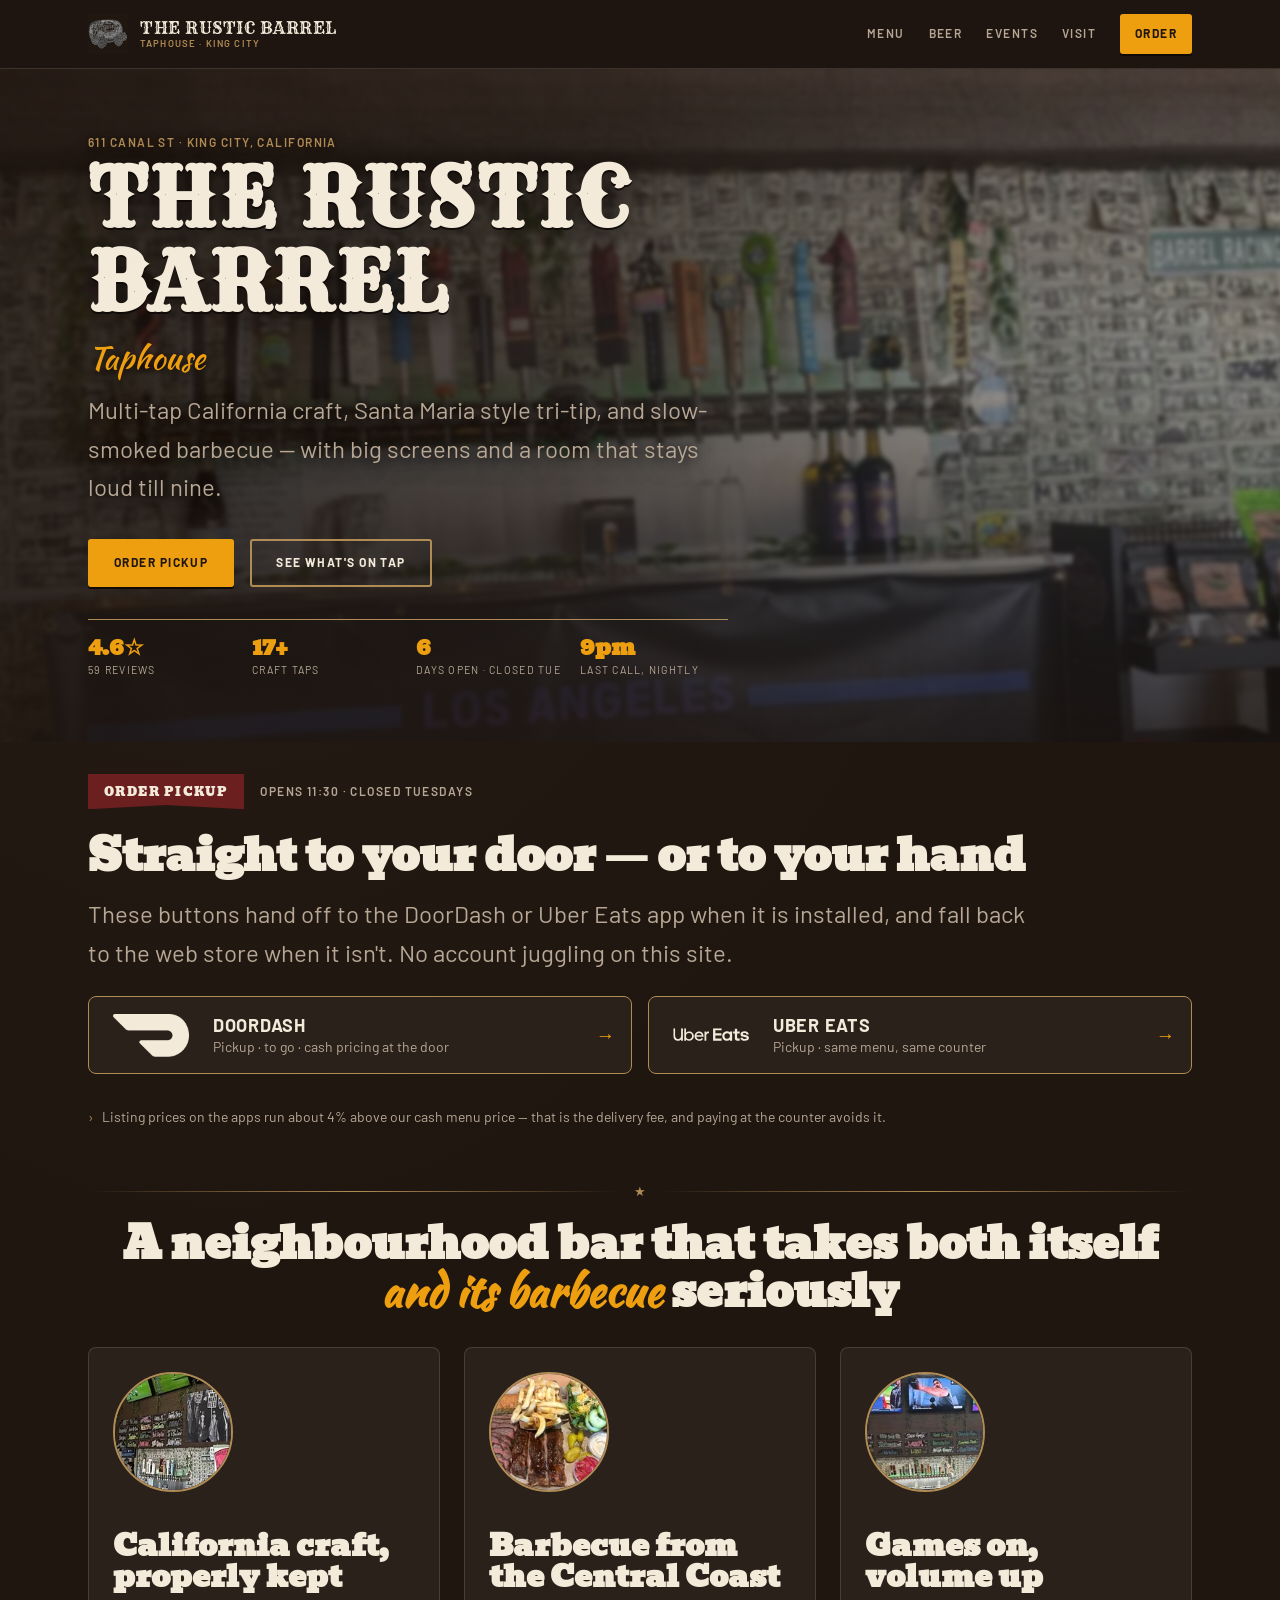
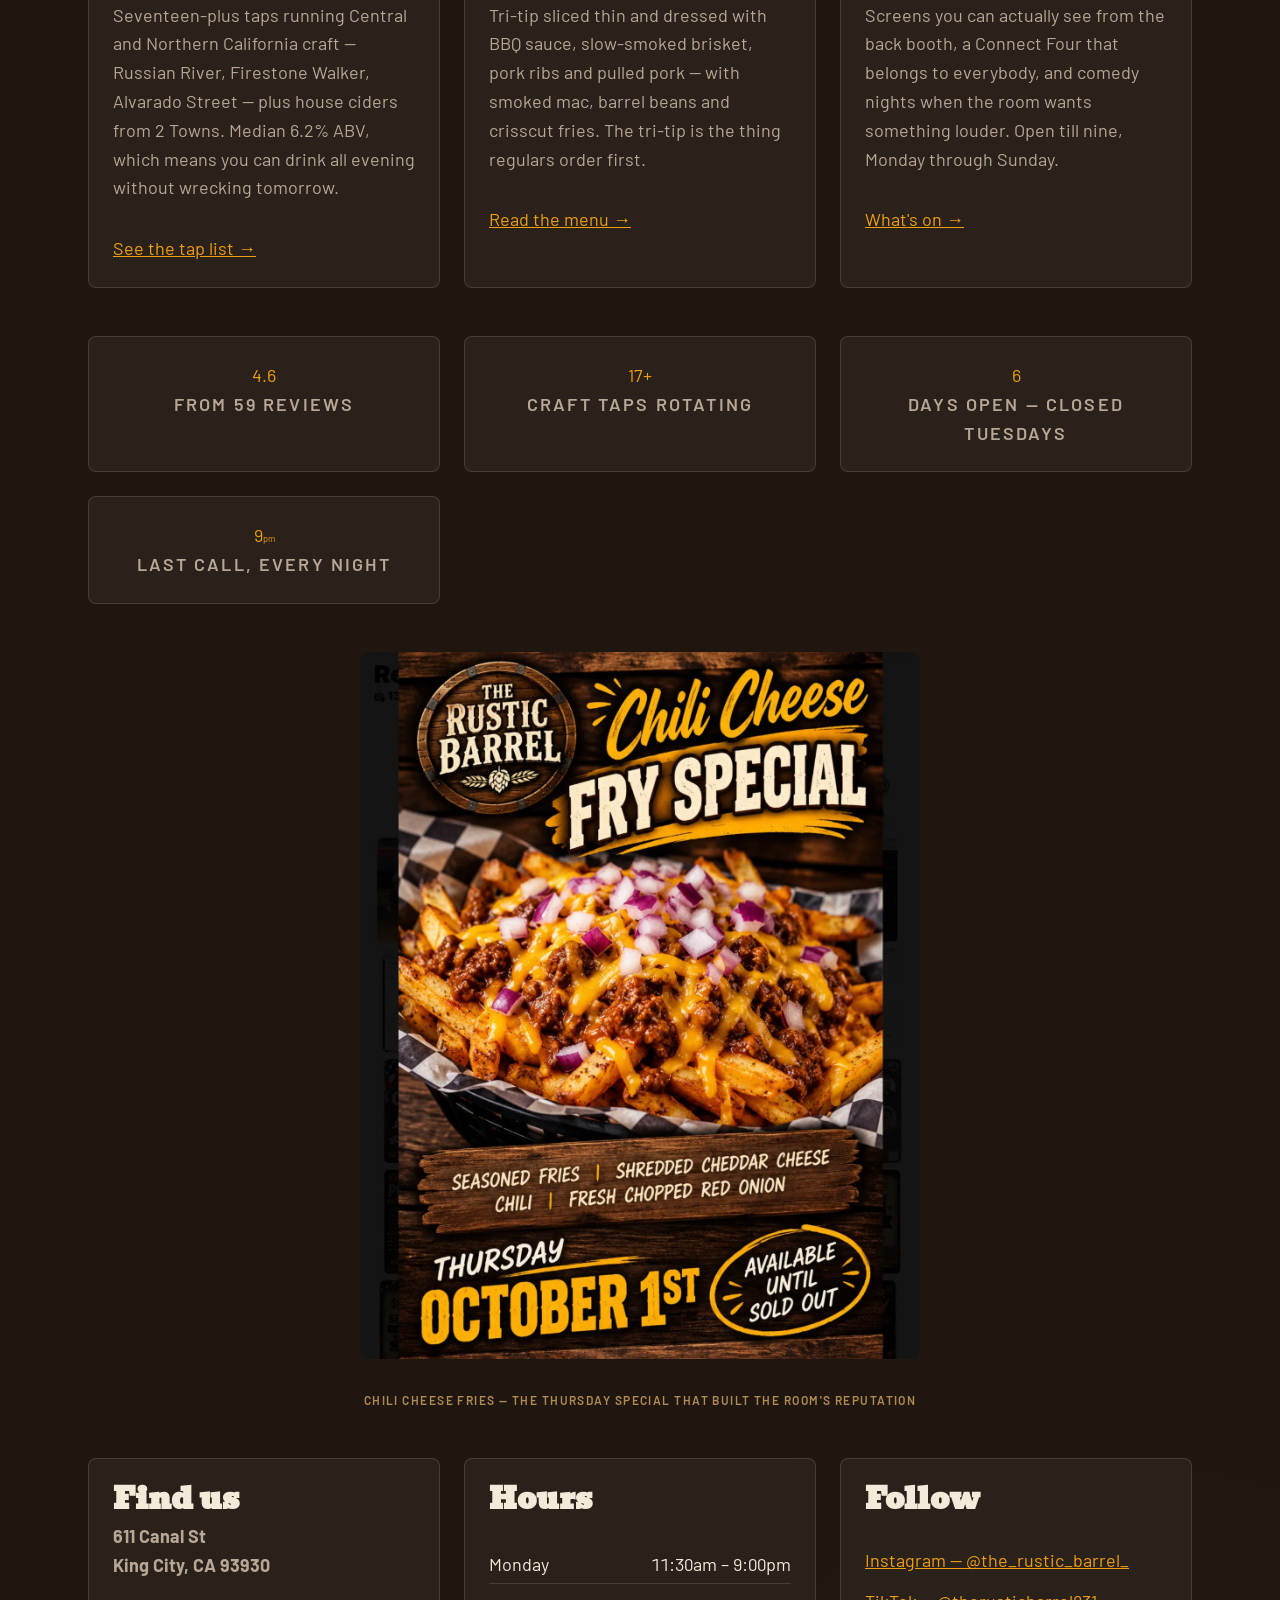
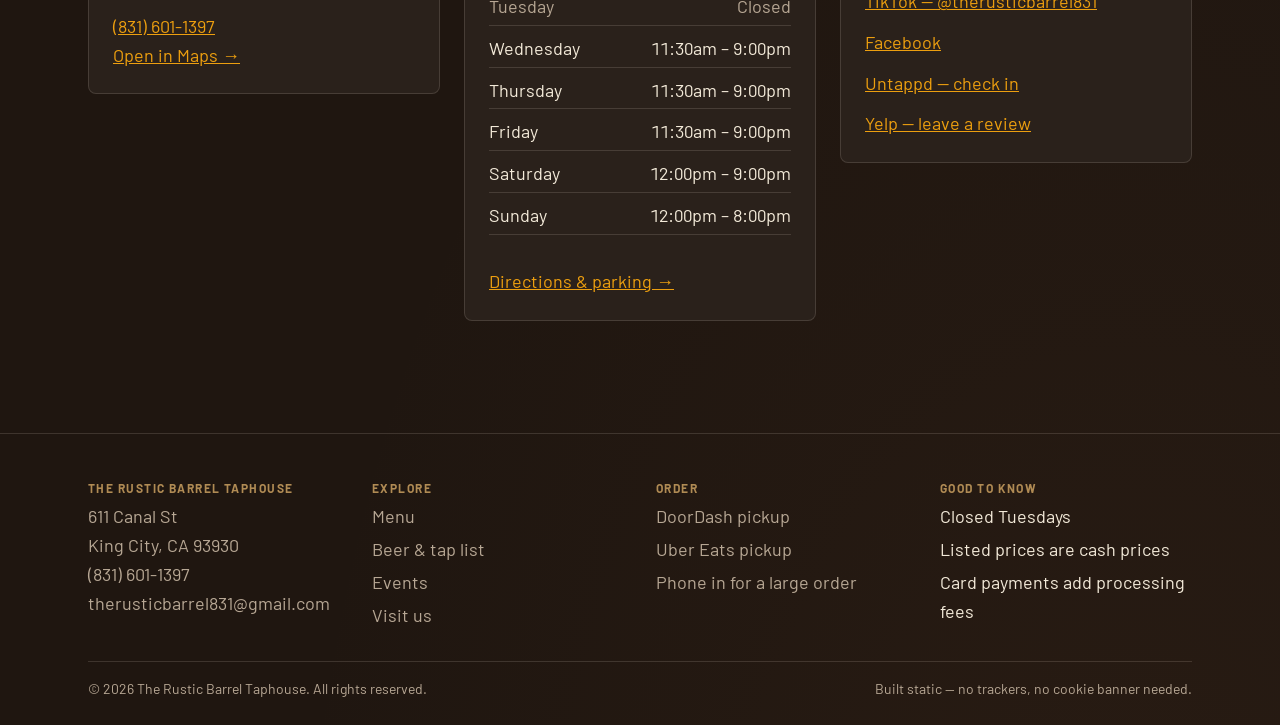
==== site/index.html @ 6acc0b32 "The Rustic Barrel Taphouse — brand site and build pipeline Static site for The Rustic Barrel, 611 Ca" ====
<!DOCTYPE html>
<html lang="en">
<head>
<meta charset="utf-8">
<meta name="viewport" content="width=device-width, initial-scale=1, viewport-fit=cover">

<title>The Rustic Barrel Taphouse | Craft Beer &amp; BBQ, King City</title>
<meta name="description" content="King City's taphouse on Canal St. Multi-tap California craft beer, Santa Maria tri-tip, slow-smoked barbecue and big-screen sports.">
<link rel="canonical" href="https://www.therusticbarrel.com/">

<meta name="theme-color" content="#1F1610">
<meta name="robots" content="index, follow, max-image-preview:large, max-snippet:-1">
<meta name="googlebot" content="index, follow">

<meta property="og:type" content="restaurant.restaurant">
<meta property="og:site_name" content="The Rustic Barrel Taphouse">
<meta property="og:title" content="The Rustic Barrel Taphouse | Craft Beer &amp; BBQ, King City">
<meta property="og:description" content="Multi-tap California craft beer, Santa Maria tri-tip and slow-smoked barbecue, and big-screen sports on Canal Street in King City.">
<meta property="og:url" content="https://www.therusticbarrel.com/">
<meta property="og:image" content="https://www.therusticbarrel.com/assets/img/og-default.jpg">
<meta property="og:image:width" content="1200">
<meta property="og:image:height" content="630">
<meta property="og:image:alt" content="The Rustic Barrel Taphouse barrel-head badge logo">
<meta property="og:locale" content="en_US">

<meta name="twitter:card" content="summary_large_image">
<meta name="twitter:title" content="The Rustic Barrel Taphouse | Craft Beer, BBQ &amp; Sports Bar in King City">
<meta name="twitter:description" content="Multi-tap California craft beer, Santa Maria tri-tip and slow-smoked barbecue in King City, CA.">
<meta name="twitter:image" content="https://www.therusticbarrel.com/assets/img/og-default.jpg">

<link rel="icon" href="/assets/img/logo-avatar.webp" type="image/webp">
<link rel="apple-touch-icon" href="/assets/img/logo-icon-192.png">
<link rel="manifest" href="/site.webmanifest">

<link rel="preconnect" href="https://fonts.googleapis.com">
<link rel="preconnect" href="https://fonts.gstatic.com" crossorigin>
<link rel="preload" as="style"
      href="https://fonts.googleapis.com/css2?family=Rye&family=Bevan&family=Kaushan+Script&family=Barlow:wght@400;500;600;700&display=swap">
<link rel="stylesheet"
      href="https://fonts.googleapis.com/css2?family=Rye&family=Bevan&family=Kaushan+Script&family=Barlow:wght@400;500;600;700&display=swap">
<link rel="stylesheet" href="/assets/tokens.css">
<link rel="stylesheet" href="/assets/css/site.css">

<script type="application/ld+json">
{
  "@context": "https://schema.org",
  "@graph": [
    {
      "@type": "Restaurant",
      "@id": "https://www.therusticbarrel.com/#restaurant",
      "name": "The Rustic Barrel Taphouse",
      "alternateName": "The Rustic Barrel",
      "url": "https://www.therusticbarrel.com/",
      "image": "https://www.therusticbarrel.com/assets/img/og-default.jpg",
      "logo": "https://www.therusticbarrel.com/assets/img/logo-mark-dark.webp",
      "telephone": "+1-831-601-1397",
      "email": "therusticbarrel831@gmail.com",
      "priceRange": "$$",
      "servesCuisine": ["Barbecue", "American", "Sandwiches", "Burgers"],
      "currenciesAccepted": "USD",
      "address": {
        "@type": "PostalAddress",
        "streetAddress": "611 Canal St",
        "addressLocality": "King City",
        "addressRegion": "CA",
        "postalCode": "93930",
        "addressCountry": "US"
      },
      "geo": { "@type": "GeoCoordinates", "latitude": 36.202538, "longitude": -121.12799 },
      "hasMap": "https://www.google.com/maps/search/?api=1&query=36.202538,-121.12799",
      "openingHoursSpecification": [
        { "@type": "OpeningHoursSpecification",
          "dayOfWeek": ["Monday","Wednesday","Thursday","Friday"],
          "opens": "11:30", "closes": "21:00" },
        { "@type": "OpeningHoursSpecification",
          "dayOfWeek": "Saturday", "opens": "12:00", "closes": "21:00" },
        { "@type": "OpeningHoursSpecification",
          "dayOfWeek": "Sunday", "opens": "12:00", "closes": "20:00" }
      ],
      "sameAs": [
        "https://www.instagram.com/the_rustic_barrel_/",
        "https://www.tiktok.com/@therusticbarrel831",
        "https://www.facebook.com/therusticbarreltaphouse",
        "https://untappd.com/v/the-rustic-barrel/13736755",
        "https://www.yelp.com/biz/the-rustic-barrel-king-city-2"
      ],
      "aggregateRating": {
        "@type": "AggregateRating",
        "ratingValue": "4.6",
        "reviewCount": "59",
        "bestRating": "5",
        "worstRating": "1"
      },
      "acceptsReservations": "False",
      "hasMenu": "https://www.therusticbarrel.com/menu.html",
      "potentialAction": {
        "@type": "OrderAction",
        "target": [
          { "@type": "EntryPoint",
            "urlTemplate": "https://www.doordash.com/store/the-rustic-barrel-king-city-34689489/90022148/?pickup=true",
            "inLanguage": "en", "actionPlatform": ["https://schema.org/DesktopWebPlatform","https://schema.org/MobileWebPlatform"] },
          { "@type": "EntryPoint",
            "urlTemplate": "https://www.ubereats.com/store/the-rustic-barrel/j50H6Tr2W-qha1Ep9ys4Ag",
            "inLanguage": "en", "actionPlatform": ["https://schema.org/DesktopWebPlatform","https://schema.org/MobileWebPlatform"] }
        ],
        "deliveryMethod": ["https://schema.org/OnSitePickup"]
      }
    },
    {
      "@type": "WebSite",
      "@id": "https://www.therusticbarrel.com/#website",
      "url": "https://www.therusticbarrel.com/",
      "name": "The Rustic Barrel Taphouse",
      "publisher": { "@id": "https://www.therusticbarrel.com/#restaurant" },
      "inLanguage": "en-US"
    }
  ]
}
</script>
</head>

<body class="wood wood--dark">
<a class="skip-link" href="#main">Skip to content</a>

<header class="site-header">
  <div class="wrap">
    <a class="brandmark" href="/">
      <img src="/assets/img/logo-avatar-dark.webp" width="40" height="40"
           alt="The Rustic Barrel logo" fetchpriority="high">
      <span>The Rustic Barrel<small>Taphouse &middot; King City</small></span>
    </a>
    <nav class="nav" aria-label="Primary">
      <a href="/menu.html">Menu</a>
      <a href="/beer.html">Beer</a>
      <a href="/events.html">Events</a>
      <a href="/visit.html">Visit</a>
      <a class="btn btn--primary" href="#order" style="min-height:40px;padding:.35rem .8rem;">Order</a>
    </nav>
  </div>
</header>

<main id="main">

  <!-- ===================== HERO ===================== -->
  <section class="hero">
    <div class="hero__bg">
      <picture>
        <source type="image/webp" srcset="/assets/img/hero-room-640.webp 640w,
                                         /assets/img/hero-room-1024.webp 1024w"
                sizes="100vw">
        <img src="/assets/img/hero-room-1440.jpg" width="1440" height="1080"
             alt="Inside The Rustic Barrel: a wall of screens over a multi-tap bar, a hand-lettered
                  chalkboard listing California craft beers, and dollar bills pinned across the wall"
             fetchpriority="high" decoding="async">
      </picture>
    </div>
    <div class="hero__scrim" aria-hidden="true"></div>
    <div class="wrap">
      <div class="hero__panel">
        <p class="label" style="color:var(--color-accent-brass)">611 Canal St &middot; King City, California</p>
        <h1 class="display-xl">The Rustic Barrel</h1>
        <p class="script">Taphouse</p>
        <p class="lede">
          Multi-tap California craft, Santa&nbsp;Maria style tri-tip, and
          slow-smoked barbecue &mdash; with big screens and a room that stays loud
          till nine.
        </p>
        <div class="cluster mt-lg">
          <a class="btn btn--primary" href="#order">Order pickup</a>
          <a class="btn btn--ghost" href="/beer.html">See what's on tap</a>
        </div>

        <div class="hero-facts">
          <div class="hero-fact"><b>4.6&star;</b><span>59 reviews</span></div>
          <div class="hero-fact"><b>17+</b><span>Craft taps</span></div>
          <div class="hero-fact"><b>6</b><span>Days open &middot; closed Tue</span></div>
          <div class="hero-fact"><b>9pm</b><span>Last call, nightly</span></div>
        </div>
      </div>
    </div>
  </section>

  <!-- ===================== ORDER CTA ===================== -->
  <section class="section section--tight" id="order" aria-labelledby="order-h">
    <div class="wrap">
      <div class="cluster" style="margin-bottom:var(--space-md)">
        <span class="ribbon">Order pickup</span>
        <span class="label" style="color:var(--color-ink-on-dark-muted)">Opens 11:30 &middot; Closed Tuesdays</span>
      </div>
      <h2 id="order-h" style="margin-bottom:var(--space-sm)">Straight to your door &mdash; or to your hand</h2>
      <p class="lede" style="margin-bottom:var(--space-md)">
        These buttons hand off to the DoorDash or Uber&nbsp;Eats app when it is
        installed, and fall back to the web store when it isn't. No account
        juggling on this site.
      </p>

      <div class="order-grid">
        <a class="order-card"
           href="https://www.doordash.com/store/the-rustic-barrel-king-city-34689489/90022148/?pickup=true"
           data-scheme="doordash://store/the-rustic-barrel-king-city-34689489/90022148"
           rel="nofollow noopener" target="_blank">
          <span class="order-card__mark">
            <img src="/assets/img/partner-doordash.png" width="231" height="132"
                 alt="DoorDash" loading="lazy" decoding="async">
          </span>
          <span>
            <span class="order-card__label">DoorDash</span>
            <span class="order-card__meta">Pickup &middot; to go &middot; cash pricing at the door</span>
          </span>
          <span class="order-card__go" aria-hidden="true">&rarr;</span>
        </a>

        <a class="order-card"
           href="https://www.ubereats.com/store/the-rustic-barrel/j50H6Tr2W-qha1Ep9ys4Ag"
           data-scheme="ubereats://store/browse?client_id=eats&amp;storeUUID={STORE_UUID}"
           rel="nofollow noopener" target="_blank">
          <span class="order-card__mark">
            <img src="/assets/img/partner-ubereats.svg" width="134" height="24"
                 alt="Uber Eats" loading="lazy" decoding="async">
          </span>
          <span>
            <span class="order-card__label">Uber Eats</span>
            <span class="order-card__meta">Pickup &middot; same menu, same counter</span>
          </span>
          <span class="order-card__go" aria-hidden="true">&rarr;</span>
        </a>
      </div>

      <p class="cta-disclosure mt-lg">
        Listing prices on the apps run about 4% above our cash menu price &mdash;
        that is the delivery fee, and paying at the counter avoids it.
      </p>
      <p class="visually-hidden" role="status" aria-live="polite" data-dl-status></p>
    </div>
  </section>

  <!-- ===================== WHAT THIS IS ===================== -->
  <section class="section" aria-labelledby="what-h">
    <div class="wrap">
      <div class="rule rule--star" aria-hidden="true"><span>&#9733;</span></div>
      <h2 id="what-h" class="text-center" style="margin-bottom:var(--space-lg)">
        A neighbourhood bar that takes both itself<br>
        <span class="script">and its barbecue</span> seriously
      </h2>

      <div class="cards">
        <article class="card">
          <span class="badge badge--photo">
            <img src="/assets/img/card-taproom-320.webp"
                 srcset="/assets/img/card-taproom-160.webp 160w,
                         /assets/img/card-taproom-320.webp 320w"
                 sizes="120px" width="320" height="320" loading="lazy" decoding="async"
                 alt="The multi-tap bar: a hand-lettered chalkboard of California craft
                      above a row of tap handles, with the dollar-bill wall behind it">
          </span>
          <h3 class="mt-lg">California craft, properly kept</h3>
          <p>
            Seventeen-plus taps running Central and Northern California craft
            &mdash; Russian&nbsp;River, Firestone&nbsp;Walker, Alvarado&nbsp;Street
            &mdash; plus house ciders from 2&nbsp;Towns. Median 6.2% ABV, which
            means you can drink all evening without wrecking tomorrow.
          </p>
          <p class="mt-lg"><a href="/beer.html">See the tap list &rarr;</a></p>
        </article>

        <article class="card">
          <span class="badge badge--photo">
            <img src="/assets/img/card-santamaria-320.webp"
                 srcset="/assets/img/card-santamaria-160.webp 160w,
                         /assets/img/card-santamaria-320.webp 320w"
                 sizes="120px" width="320" height="320" loading="lazy" decoding="async"
                 alt="A three-meat plate: sliced Santa Maria tri-tip, slow-smoked ribs,
                      house fries and a side salad with pickled red onion">
          </span>
          <h3 class="mt-lg">Barbecue from the Central Coast</h3>
          <p>
            Tri-tip sliced thin and dressed with BBQ sauce, slow-smoked
            brisket, pork ribs and pulled pork &mdash; with smoked mac, barrel
            beans and crisscut fries. The tri-tip is the thing regulars order
            first.
          </p>
          <p class="mt-lg"><a href="/menu.html">Read the menu &rarr;</a></p>
        </article>

        <article class="card">
          <span class="badge badge--photo">
            <img src="/assets/img/card-bigscreen-320.webp"
                 srcset="/assets/img/card-bigscreen-160.webp 160w,
                         /assets/img/card-bigscreen-320.webp 320w"
                 sizes="120px" width="320" height="320" loading="lazy" decoding="async"
                 alt="Four wall-mounted screens showing live sport, hung above the
                      bar's chalkboard beer list">
          </span>
          <h3 class="mt-lg">Games on, volume up</h3>
          <p>
            Screens you can actually see from the back booth, a Connect&nbsp;Four
            that belongs to everybody, and comedy nights when the room wants
            something louder. Open till nine, Monday through Sunday.
          </p>
          <p class="mt-lg"><a href="/events.html">What's on &rarr;</a></p>
        </article>
      </div>
    </div>
  </section>

  <!-- ===================== PROOF ===================== -->
  <section class="section" aria-labelledby="proof-h">
    <div class="wrap">
      <div class="cards">
        <div class="card text-center">
          <p class="display-m" style="color:var(--color-accent-amber-gold)">4.6</p>
          <p class="label">From 59 reviews</p>
        </div>
        <div class="card text-center">
          <p class="display-m" style="color:var(--color-accent-amber-gold)">17+</p>
          <p class="label">Craft taps rotating</p>
        </div>
        <div class="card text-center">
          <p class="display-m" style="color:var(--color-accent-amber-gold)">6</p>
          <p class="label">Days open &mdash; closed Tuesdays</p>
        </div>
        <div class="card text-center">
          <p class="display-m" style="color:var(--color-accent-amber-gold)">9<span style="font-size:.5em">pm</span></p>
          <p class="label">Last call, every night</p>
        </div>
      </div>

      <figure class="promo-figure">
        <picture>
          <source type="image/webp" srcset="/assets/img/chili-cheese-fries-640.webp 640w,
                                           /assets/img/chili-cheese-fries-1280.webp 1280w"
                  sizes="(max-width: 768px) 100vw, 1200px">
          <img src="/assets/img/chili-cheese-fries-1280.jpg" width="1280" height="1791"
               alt="Chili cheese fries layered with shredded cheddar cheese and diced red onion, served on a dark wood backdrop"
               loading="lazy" decoding="async">
        </picture>
        <figcaption class="label mt-lg" style="color:var(--color-accent-brass)">
          Chili Cheese Fries &mdash; the Thursday special that built the room's
          reputation
        </figcaption>
      </figure>
    </div>
  </section>

  <!-- ===================== FIND US ===================== -->
  <section class="section" aria-labelledby="find-h">
    <div class="wrap">
      <div class="cards" style="align-items:start">
        <div class="card">
          <h3 id="find-h">Find us</h3>
          <p style="margin-top:var(--space-2xs)">
            <strong>611 Canal St<br>King City, CA 93930</strong>
          </p>
          <p class="mt-lg">
            <a href="tel:+18316011397">(831) 601-1397</a><br>
            <a href="https://www.google.com/maps/search/?api=1&amp;query=The+Rustic+Barrel,+611+Canal+St,+King+City,+CA+93930" rel="noopener">Open in Maps &rarr;</a>
          </p>
        </div>

        <div class="card">
          <h3>Hours</h3>
          <div class="hours-list mt-lg" data-today-row>
            <div class="hours-row" data-day="mon"><span>Monday</span><span>11:30am &ndash; 9:00pm</span></div>
            <div class="hours-row hours-row--closed" data-day="tue"><span>Tuesday</span><span>Closed</span></div>
            <div class="hours-row" data-day="wed"><span>Wednesday</span><span>11:30am &ndash; 9:00pm</span></div>
            <div class="hours-row" data-day="thu"><span>Thursday</span><span>11:30am &ndash; 9:00pm</span></div>
            <div class="hours-row" data-day="fri"><span>Friday</span><span>11:30am &ndash; 9:00pm</span></div>
            <div class="hours-row" data-day="sat"><span>Saturday</span><span>12:00pm &ndash; 9:00pm</span></div>
            <div class="hours-row" data-day="sun"><span>Sunday</span><span>12:00pm &ndash; 8:00pm</span></div>
          </div>
          <p class="mt-lg"><a href="/visit.html">Directions &amp; parking &rarr;</a></p>
        </div>

        <div class="card">
          <h3>Follow</h3>
          <ul class="stack-sm mt-lg" style="list-style:none;padding:0">
            <li><a href="https://www.instagram.com/the_rustic_barrel_/" rel="noopener">Instagram &mdash; @the_rustic_barrel_</a></li>
            <li><a href="https://www.tiktok.com/@therusticbarrel831" rel="noopener">TikTok &mdash; @therusticbarrel831</a></li>
            <li><a href="https://www.facebook.com/therusticbarreltaphouse" rel="noopener">Facebook</a></li>
            <li><a href="https://untappd.com/v/the-rustic-barrel/13736755" rel="noopener">Untappd &mdash; check in</a></li>
            <li><a href="https://www.yelp.com/biz/the-rustic-barrel-king-city-2" rel="noopener">Yelp &mdash; leave a review</a></li>
          </ul>
        </div>
      </div>
    </div>
  </section>

</main>

<footer class="site-footer">
  <div class="wrap">
    <div class="footer-grid">
      <div>
        <h3>The Rustic Barrel Taphouse</h3>
        <p style="color:var(--color-ink-on-dark-muted)">
          611 Canal St<br>King City, CA 93930<br>
          <a href="tel:+18316011397">(831) 601-1397</a><br>
          <a href="mailto:therusticbarrel831@gmail.com">therusticbarrel831@gmail.com</a>
        </p>
      </div>
      <div>
        <h3>Explore</h3>
        <ul>
          <li><a href="/menu.html">Menu</a></li>
          <li><a href="/beer.html">Beer &amp; tap list</a></li>
          <li><a href="/events.html">Events</a></li>
          <li><a href="/visit.html">Visit us</a></li>
        </ul>
      </div>
      <div>
        <h3>Order</h3>
        <ul>
          <li><a href="https://www.doordash.com/store/the-rustic-barrel-king-city-34689489/90022148/?pickup=true" rel="nofollow noopener" target="_blank">DoorDash pickup</a></li>
          <li><a href="https://www.ubereats.com/store/the-rustic-barrel/j50H6Tr2W-qha1Ep9ys4Ag" rel="nofollow noopener" target="_blank">Uber Eats pickup</a></li>
          <li><a href="tel:+18316011397">Phone in for a large order</a></li>
        </ul>
      </div>
      <div>
        <h3>Good to know</h3>
        <ul>
          <li>Closed Tuesdays</li>
          <li>Listed prices are cash prices</li>
          <li>Card payments add processing fees</li>
        </ul>
      </div>
    </div>
    <div class="footer-base">
      <span>&copy; <span data-year>2026</span> The Rustic Barrel Taphouse. All rights reserved.</span>
      <span>Built static &mdash; no trackers, no cookie banner needed.</span>
    </div>
  </div>
</footer>

<script src="/assets/js/deeplink.js" defer></script>
<script>
  document.querySelector('[data-year]').textContent = new Date().getFullYear();
</script>
</body>
</html>
---- assets/tokens.css ----
/* GENERATED FROM tokens.json - do not edit by hand.
   Regenerate with: .venv\Scripts\python.exe scripts\build_site.py */
:root {
  --color-primary-charred-oak: #1F1610;
  --color-primary-bone: #F3EAD9;
  --color-primary-barrel-navy: #151B25;
  --color-primary-weathered-wood: #8B5633;
  --color-accent-amber-gold: #ED9F0F;
  --color-accent-oxblood: #6B1F1F;
  --color-accent-burnt-amber: #A25713;
  --color-accent-brass: #B08B54;
  --color-support-barley: #D3B48D;
  --color-support-hop-green: #4A6B2A;
  --color-support-smoke: #2A211B;
  --color-ink-on-dark: #F3EAD9;
  --color-ink-on-dark-muted: #B7A794;
  --color-ink-on-light: #1F1610;
  --color-ink-on-light-muted: #5A4636;
  --color-ink-outline: #0D0806;
  --typography-family-display: 'Rye', 'Rye Fallback', Georgia, serif;
  --typography-family-subhead: 'Bevan', Georgia, 'Times New Roman', serif;
  --typography-family-script: 'Kaushan Script', 'Segoe Script', cursive;
  --typography-family-body: 'Barlow', -apple-system, BlinkMacSystemFont, 'Segoe UI', sans-serif;
  --typography-scale-display-xl: clamp(2.6rem, 6.4vw, 5rem);
  --typography-scale-display-l: clamp(2rem, 4.6vw, 3.25rem);
  --typography-scale-display-m: clamp(1.75rem, 4vw, 2.75rem);
  --typography-scale-display-s: clamp(1.375rem, 3vw, 1.875rem);
  --typography-scale-subhead-size: clamp(1.125rem, 2.4vw, 1.5rem);
  --typography-scale-body-l: 1.125rem;
  --typography-scale-body: 1rem;
  --typography-scale-body-s: 0.875rem;
  --typography-scale-label: 0.75rem;
  --typography-weight-regular: 400;
  --typography-weight-medium: 500;
  --typography-weight-semibold: 600;
  --typography-weight-bold: 700;
  --typography-tracking-caps: 0.03em;
  --typography-tracking-label: 0.12em;
  --typography-tracking-tight: -0.01em;
  --typography-tracking-normal: 0;
  --typography-leading-tight: 1.05;
  --typography-leading-snug: 1.25;
  --typography-leading-normal: 1.6;
  --typography-leading-loose: 1.75;
  --space-3xs: 0.25rem;
  --space-2xs: 0.5rem;
  --space-xs: 0.75rem;
  --space-sm: 1rem;
  --space-md: 1.5rem;
  --space-lg: 2rem;
  --space-xl: 3rem;
  --space-2xl: 4rem;
  --space-3xl: 6rem;
  --radius-none: 0;
  --radius-sm: 3px;
  --radius-md: 8px;
  --radius-lg: 14px;
  --border-hairline: 1px solid rgba(243, 234, 217, 0.14);
  --border-brass: 1px solid #B08B54;
  --border-rope: 2px dashed rgba(176, 139, 84, 0.55);
  --border-focus: 0 0 0 3px #1F1610, 0 0 0 5px #ED9F0F;
  --shadow-badge: 0 2px 0 rgba(13, 8, 6, 0.9);
  --shadow-lift: 0 6px 24px rgba(13, 8, 6, 0.45);
  --shadow-sign: 0 12px 32px rgba(13, 8, 6, 0.55);
  --motion-fast: 120ms;
  --motion-base: 220ms;
  --motion-slow: 400ms;
  --motion-ease: cubic-bezier(0.2, 0, 0, 1);
  --motion-reduced: 0.01ms;
  --breakpoint-sm: 480px;
  --breakpoint-md: 768px;
  --breakpoint-lg: 1024px;
  --breakpoint-xl: 1280px;
  --layout-maxWidth: 1200px;
  --layout-proseWidth: 68ch;
  --layout-gutter: clamp(1.25rem, 4vw, 3rem);
  --layout-tapTarget: 48px;
  --brand-phone: '(831) 601-1397';
  --brand-phone-href: '+1-831-601-1397';
  --brand-email: 'therusticbarrel831@gmail.com';
  --brand-address: '611 Canal St, King City, CA 93930';
  --brand-geo: '36.202538,-121.12799';
}
---- assets/css/site.css ----
/* ==========================================================================
   The Rustic Barrel Taphouse
   Handwritten on top of tokens.css. Mobile-first, no framework, no runtime.

   Performance rules observed throughout:
   - no layout-shifting late-loading media (width/height always declared)
   - font-display: swap, system fallback stack first
   - only transform/opacity animate
   - everything collapses under prefers-reduced-motion
   ========================================================================== */

/* --- reset ---------------------------------------------------------------- */
*, *::before, *::after { box-sizing: border-box; }
* { margin: 0; }
html { -webkit-text-size-adjust: 100%; scroll-behavior: smooth; }
@media (prefers-reduced-motion: reduce) {
  html { scroll-behavior: auto; }
  *, *::before, *::after {
    animation-duration: var(--motion-reduced) !important;
    transition-duration: var(--motion-reduced) !important;
  }
}
body {
  font-family: var(--typography-family-body);
  font-size: var(--typography-scale-body-l);
  line-height: var(--typography-leading-normal);
  color: var(--color-ink-on-dark);
  background: var(--color-primary-charred-oak);
  -webkit-font-smoothing: antialiased;
  overflow-x: hidden;
  /* Unbreakable tokens - chiefly therusticbarrel831@gmail.com in the footer -
     pushed the page 8px wide at 320. overflow-wrap only breaks a word when it
     genuinely has nowhere else to go, so normal headings are untouched. */
  overflow-wrap: break-word;
}
img, svg, video { display: block; max-width: 100%; height: auto; }
a { color: var(--color-accent-amber-gold); }
:focus-visible {
  outline: none;
  box-shadow: var(--border-focus);
  border-radius: var(--radius-sm);
}
::selection { background: var(--color-accent-amber-gold); color: var(--color-primary-charred-oak); }

/* --- typography ----------------------------------------------------------- */
h1, h2, h3, h4 {
  font-family: var(--typography-family-subhead);
  line-height: var(--typography-leading-tight);
  font-weight: var(--typography-weight-bold);
  text-wrap: balance;
}
.display-xl, h1 {
  font-family: var(--typography-family-display);
  font-size: var(--typography-scale-display-xl);
  letter-spacing: var(--typography-tracking-caps);
  text-transform: uppercase;
  text-shadow: var(--shadow-badge);
}
h1 { font-size: var(--typography-scale-display-l); }
h2 { font-size: var(--typography-scale-display-m); }
h3 { font-size: var(--typography-scale-display-s); }
p  { text-wrap: pretty; }

.script {
  font-family: var(--typography-family-script);
  text-transform: none;
  letter-spacing: normal;
  text-shadow: none;
  color: var(--color-accent-amber-gold);
}

.label {
  font-family: var(--typography-family-body);
  font-size: var(--typography-scale-label);
  font-weight: var(--typography-weight-semibold);
  letter-spacing: var(--typography-tracking-label);
  text-transform: uppercase;
}

.lede {
  font-size: var(--typography-scale-subhead-size);
  color: var(--color-ink-on-dark-muted);
  max-width: var(--layout-proseWidth);
}

.prose { max-width: var(--layout-proseWidth); }
.prose > * + * { margin-top: var(--space-sm); }

/* --- layout --------------------------------------------------------------- */
.wrap {
  width: 100%;
  max-width: var(--layout-maxWidth);
  margin-inline: auto;
  padding-inline: var(--layout-gutter);
}
.wrap--narrow { max-width: 820px; }

/* Sections used to stack 6rem+6rem of padding, which read as dead space once
   the hero stopped being a full-bleed photo. Tighter, and rhythm-anchored. */
.section { padding-block: clamp(var(--space-lg), 4.5vw, var(--space-xl)); }
.section--tight { padding-block: var(--space-lg); }
/* a head block already carries generous padding - do not double it */
.section + .section { padding-top: 0; }

.stack > * + * { margin-top: var(--space-md); }
.stack-sm > * + * { margin-top: var(--space-xs); }
.cluster {
  display: flex; flex-wrap: wrap; gap: var(--space-sm);
  align-items: center;
}

/* --- textures ------------------------------------------------------------- */
/* Wood grain is deliberately subtle. At higher opacity the repeating gradient
   reads as stripes, not timber. */
.wood {
  background-image:
    radial-gradient(ellipse 120% 70% at 18% -10%, rgba(176,139,84,.07), transparent 60%),
    radial-gradient(ellipse 110% 60% at 88% 108%, rgba(139,86,51,.09), transparent 60%);
}
.wood--dark { background-color: var(--color-primary-charred-oak); }

/* --- header --------------------------------------------------------------- */
.site-header {
  position: sticky; top: 0; z-index: 50;
  background: rgba(31, 22, 16, .94);
  backdrop-filter: blur(8px);
  border-bottom: var(--border-hairline);
}
.site-header .wrap {
  display: flex; align-items: center; gap: var(--space-md);
  min-height: 68px;
}
.brandmark {
  display: flex; align-items: center; gap: var(--space-xs);
  text-decoration: none; color: var(--color-ink-on-dark);
  font-family: var(--typography-family-display);
  font-size: 1.05rem; letter-spacing: var(--typography-tracking-caps);
  text-transform: uppercase; line-height: 1.1;
}
.brandmark img { width: 40px; height: 40px; }
.brandmark small {
  display: block; font-family: var(--typography-family-body);
  font-size: .6rem; letter-spacing: var(--typography-tracking-label);
  color: var(--color-accent-brass); font-weight: 600;
}
.nav { margin-left: auto; display: flex; gap: var(--space-md); align-items: center; }
/* The header ORDER button lives inside .nav, and `.nav a` (0,1,1) outranks
   `.btn--primary` (0,1,0) - so the nav colour was silently overriding the
   button's dark-on-amber text with cream. Excluding .btn from the nav rule is
   the semantic fix; cranking specificity would just hide it. */
.nav a:not(.btn) {
  color: var(--color-ink-on-dark-muted); text-decoration: none;
  font-size: var(--typography-scale-label);
  letter-spacing: var(--typography-tracking-label);
  text-transform: uppercase; font-weight: var(--typography-weight-semibold);
  padding: var(--space-2xs) 0;
}
.nav a:not(.btn):hover,
.nav a:not(.btn)[aria-current="page"] { color: var(--color-accent-amber-gold); }

/* Narrow header.
   Below ~760px the brand, four nav links and the Order button cannot share a
   row: the wordmark wrapped to three lines and the nav drew straight over it,
   with the Order button clipped off the right edge. The fix is to give the nav
   its own full-width row rather than to hide it behind a hamburger - a
   disclosure would need JS (this site ships none) or a checkbox hack, and
   either way the links stop being reachable in the source view. Wrapping keeps
   every link visible, tappable and crawler-visible. */
@media (max-width: 760px) {
  .site-header .wrap {
    flex-wrap: wrap;
    row-gap: var(--space-3xs);
    padding-block: var(--space-2xs);
    min-height: 0;
  }
  .brandmark {
    font-size: .95rem;
    white-space: nowrap;
    flex: 0 0 auto;
  }
  .brandmark img { width: 34px; height: 34px; }
  .nav {
    margin-left: 0;
    width: 100%;
    justify-content: space-between;
    gap: var(--space-xs);
    padding-top: var(--space-3xs);
    border-top: var(--border-hairline);
  }
  .nav a:not(.btn) { font-size: .7rem; }
}

/* --- buttons -------------------------------------------------------------- */
.btn {
  display: inline-flex; align-items: center; justify-content: center;
  gap: var(--space-2xs);
  min-height: var(--layout-tapTarget);
  padding: var(--space-xs) var(--space-md);
  border: 2px solid transparent; border-radius: var(--radius-sm);
  font-family: var(--typography-family-body);
  font-size: var(--typography-scale-label);
  font-weight: var(--typography-weight-bold);
  letter-spacing: var(--typography-tracking-label);
  text-transform: uppercase; text-decoration: none;
  cursor: pointer; text-align: center;
  transition: transform var(--motion-fast) var(--motion-ease),
              background-color var(--motion-fast) var(--motion-ease);
}
.btn:hover { transform: translateY(-2px); }
.btn:active { transform: translateY(0); }

.btn--primary {
  background: var(--color-accent-amber-gold);
  color: var(--color-primary-charred-oak);
  box-shadow: var(--shadow-badge);
}
.btn--primary:hover { background: #ffa618; }

.btn--ghost {
  border-color: var(--color-accent-brass);
  color: var(--color-primary-bone);
}
.btn--ghost:hover { background: rgba(176,139,84,.14); }

.btn--block { width: 100%; }
.btn__note {
  display: block; font-size: .7rem; letter-spacing: .04em;
  text-transform: none; opacity: .8; margin-top: 2px;
}

/* --- order CTA (the deep-link feature) ----------------------------------- */
.order-cta { display: grid; gap: var(--space-sm); }
.order-grid {
  display: grid; gap: var(--space-sm);
  grid-template-columns: 1fr;
}
@media (min-width: 560px) {
  .order-grid { grid-template-columns: 1fr 1fr; }
}
.order-card {
  display: flex; align-items: center; gap: var(--space-sm);
  padding: var(--space-sm);
  min-height: var(--layout-tapTarget);
  background: var(--color-support-smoke);
  border: var(--border-brass);
  border-radius: var(--radius-md);
  text-decoration: none; color: var(--color-primary-bone);
  transition: transform var(--motion-fast) var(--motion-ease),
              border-color var(--motion-fast) var(--motion-ease);
}
.order-card:hover {
  transform: translateY(-2px);
  border-color: var(--color-accent-amber-gold);
}
.order-card__mark {
  width: 92px; height: 44px; flex: none;
  display: grid; place-items: center;
  padding-inline: var(--space-2xs);
}
.order-card__mark img {
  max-width: 100%; max-height: 100%;
  width: auto; height: auto;
  object-fit: contain;
}
.order-card__label {
  display: block;
  font-family: var(--typography-family-body);
  font-size: var(--typography-family-body);
  font-weight: var(--typography-weight-bold);
  letter-spacing: .04em; text-transform: uppercase;
  line-height: 1.3;
}
.order-card__meta {
  display: block;
  font-size: var(--typography-scale-body-s);
  color: var(--color-ink-on-dark-muted);
  line-height: 1.4;
}
.order-card__go { margin-left: auto; color: var(--color-accent-amber-gold); font-size: 1.2rem; }

/* the small honest disclosure under the CTA */
.cta-disclosure {
  font-size: var(--typography-scale-body-s);
  color: var(--color-ink-on-dark-muted);
  display: flex; gap: var(--space-2xs); align-items: flex-start;
}
.cta-disclosure::before { content: "›"; color: var(--color-accent-brass); flex: none; }

/* --- page head ------------------------------------------------------------ */
/* One header pattern, used on every page. The mark is the client's own
   engraved barrel, extracted from their DoorDash store cover - not a redraw.
   It sits in a fixed slot so it is always whole and always in the same place. */
.page-head {
  padding-block: clamp(var(--space-lg), 4.5vw, var(--space-xl));
}
.page-head__grid {
  display: grid;
  gap: var(--space-md);
  align-items: center;
}
@media (min-width: 860px) {
  .page-head__grid { grid-template-columns: minmax(0, 1fr) auto; }
  .page-head__mark { order: 2; }
}

.page-head__mark {
  width: clamp(180px, 26vw, 300px);
  justify-self: center;
  position: relative;
}
/* A brass frame so the mark sits on a deliberate plinth, not floating.
   Drawn with `outline`, not an inset negative pseudo-element box: an absolutely
   positioned ::before at `inset: -10px -6px` hangs 6px outside its parent and
   counts toward that parent's scrollWidth, which made .page-head__mark report
   186px of content in a 180px box on every inner page at mobile width. Outline
   paints outside the border box but contributes no scrollable overflow. */
.page-head__mark::before {
  content: "";
  position: absolute; inset: 0;
  border-radius: var(--radius-lg);
  outline: 1px solid var(--color-accent-brass);
  outline-offset: 8px;
  opacity: .4;
  pointer-events: none;
}
.page-head__mark img {
  width: 100%; height: auto; display: block;
  border-radius: var(--radius-sm);
}

.page-head__text { max-width: 42rem; }
.page-head h1 { margin-block: var(--space-3xs) var(--space-2xs); }
.page-head .script {
  font-size: clamp(1.35rem, 3.4vw, 2rem);
  display: block;
  color: var(--color-accent-amber-gold);
  margin-bottom: var(--space-2xs);
}
.page-head .lede { margin-top: var(--space-3xs); }

/* --- hero ----------------------------------------------------------------- */
/* Ground is the room itself, not the logo: the TV wall, the chalkboard craft
   list, the dollar-bill wall. The source frame is a customer photo capped at
   1000x750, so it carries a light blur + a dark scrim - both of which also give
   the headline the contrast it needs. The copy sits on a frosted panel so the
   type stays crisp over a moving texture. */
.hero {
  position: relative;
  isolation: isolate;
  padding-block: clamp(var(--space-xl), 6vw, var(--space-2xl));
  overflow: hidden;
}
.hero__bg {
  position: absolute; inset: 0; z-index: -2;
}
.hero__bg img {
  width: 100%; height: 100%;
  object-fit: cover;
  object-position: center 42%;
  /* Light touch: the frosted panel carries the contrast, so the photo is only
     nudged, not buried. Earlier passes ran the scrim so heavy the room was
     invisible, which is the same as having no photo at all. */
  filter: blur(2px) saturate(1.1) brightness(.96) contrast(1.04);
  transform: scale(1.05);
}
.hero__scrim {
  position: absolute; inset: 0; z-index: -1;
  /* Edge-free by design: full-bleed gradients only, so there is no panel
     outline anywhere on screen. The left bias carries the copy's contrast. */
  background:
    linear-gradient(180deg,
      rgba(31,22,16,.44) 0%,
      rgba(31,22,16,.30) 40%,
      rgba(31,22,16,.70) 100%),
    linear-gradient(96deg,
      rgba(31,22,16,.80) 0%,
      rgba(31,22,16,.62) 42%,
      rgba(31,22,16,.22) 76%,
      rgba(31,22,16,.06) 100%);
}

/* No container. No border, no radius, no frosted plate - the copy sits
   directly on the blurred room. Legibility comes from the scrim above plus
   text-shadow, not from a box. */
.hero__panel {
  position: relative;
  max-width: 40rem;
}
.hero__panel h1 {
  margin-block: var(--space-3xs) var(--space-2xs);
  text-shadow: 0 2px 0 rgba(13,8,6,.85), 0 4px 26px rgba(13,8,6,.8);
}
.hero .script {
  font-size: clamp(1.35rem, 3.4vw, 2rem);
  display: block;
  color: var(--color-accent-amber-gold);
  margin-bottom: var(--space-2xs);
  text-shadow: 0 2px 14px rgba(13,8,6,.9);
}
.hero .lede {
  margin-top: var(--space-3xs);
  text-shadow: 0 1px 12px rgba(13,8,6,.92), 0 0 30px rgba(13,8,6,.7);
}
.hero .label { text-shadow: 0 1px 10px rgba(13,8,6,.9); }

.hero-facts {
  display: grid;
  grid-template-columns: repeat(4, minmax(0, 1fr));
  gap: var(--space-sm);
  margin-top: var(--space-lg);
  padding-top: var(--space-sm);
  border-top: var(--border-brass);
}
.hero-fact { min-width: 0; }
.hero-fact b {
  display: block;
  font-family: var(--typography-family-subhead);
  font-size: 1.35rem;
  line-height: 1.1;
  color: var(--color-accent-amber-gold);
}
.hero-fact span {
  display: block;
  font-size: .66rem;
  letter-spacing: var(--typography-tracking-label);
  text-transform: uppercase;
  color: var(--color-ink-on-dark-muted);
  margin-top: 4px;
  line-height: 1.4;
  text-wrap: balance;
}
@media (max-width: 700px) {
  .hero__panel { max-width: none; }
  .hero-facts { grid-template-columns: repeat(2, 1fr); gap: var(--space-xs); }
}

/* Full-bleed promo still.
   The Chili Cheese Fries artwork is a 1280x1791 portrait graphic with the
   "Chili Cheese Fry Special" lettering baked in. At full column width it
   rendered 1393px tall and pushed the home page past 4600px. The box is
   constrained rather than the image cropped - cropping would cut off the very
   wording the graphic exists to say. */
.promo-figure {
  margin-block: var(--space-xl) 0;
  text-align: center;
}
.promo-figure img {
  width: 100%;
  max-width: 560px;
  height: auto;
  margin-inline: auto;
  border-radius: var(--radius-md);
}

/* --- badges / devices ----------------------------------------------------- */
.badge {
  display: inline-flex; align-items: center; justify-content: center;
  width: clamp(88px, 20vw, 120px); aspect-ratio: 1;
  border-radius: 50%;
  border: 2px solid var(--color-accent-brass);
  background: var(--color-primary-charred-oak);
  padding: var(--space-xs);
  text-align: center;
  font-family: var(--typography-family-display);
  font-size: .68rem; letter-spacing: .06em; text-transform: uppercase;
  line-height: 1.25; color: var(--color-primary-bone);
}

/* Photo variant: a real picture of the thing the card is about.
   The typographic badge left three large empty discs above the copy. The
   source images are square crops and the circle is done here, so the file
   carries no alpha channel and there is no seam to hide. The inner inset
   keeps the brass ring reading as a frame rather than a border stuck to the
   photo's own edge. */
.badge--photo {
  padding: 0;
  overflow: hidden;
  background: none;
}
.badge--photo img {
  width: 100%;
  height: 100%;
  object-fit: cover;
  /* nudge up in brightness so the shot sits inside the dark card */
  filter: brightness(1.06) contrast(1.02);
}

.ribbon {
  display: inline-block;
  padding: var(--space-2xs) var(--space-sm);
  background: var(--color-accent-oxblood);
  color: var(--color-primary-bone);
  font-family: var(--typography-family-subhead);
  font-size: var(--typography-scale-label);
  letter-spacing: var(--typography-tracking-label);
  text-transform: uppercase;
  clip-path: polygon(0 0, 100% 0, 100% 100%, 50% 88%, 0 100%);
}

.rule {
  border: 0; height: 1px;
  background: linear-gradient(90deg, transparent, var(--color-accent-brass), transparent);
  margin-block: var(--space-md);
}
/* Star divider. This used to be <hr class="rule rule--star">&#9733;</hr>, which
   is invalid - <hr> is a void element with no content model, so the parser
   ejected the star into the parent as a stray text node. It rendered
   left-aligned and unstyled on three pages. A div is the correct host. */
.rule--star {
  display: flex;
  align-items: center;
  gap: var(--space-sm);
  height: auto;
  background: none;
  color: var(--color-accent-brass);
  font-size: .8rem;
  line-height: 1;
}
.rule--star::before,
.rule--star::after {
  content: "";
  flex: 1 1 auto;
  height: 1px;
  background: linear-gradient(90deg, transparent, var(--color-accent-brass), transparent);
}
.rule--star > span { flex: 0 0 auto; }

/* --- cards ---------------------------------------------------------------- */
.cards {
  display: grid; gap: var(--space-md);
  grid-template-columns: repeat(auto-fit, minmax(260px, 1fr));
}
.card {
  background: var(--color-support-smoke);
  border: var(--border-hairline);
  border-radius: var(--radius-md);
  padding: var(--space-md);
}
.card h3 { margin-bottom: var(--space-2xs); }
.card p { color: var(--color-ink-on-dark-muted); font-size: var(--typography-family-body); }

/* --- menu ----------------------------------------------------------------- */
/* The menu is shown as the client's own designed pages. They are landscape
   tri-folds, so they get their own frame rather than being squeezed into the
   text column. */
.menu-page {
  margin: 0 0 var(--space-lg);
  background: #EADFC8;                 /* parchment, matches the design */
  border-radius: var(--radius-md);
  padding: var(--space-2xs);
  box-shadow: var(--shadow-sign);
}
.menu-page img {
  width: 100%; height: auto; display: block;
  border-radius: var(--radius-sm);
}

.menu-text {
  margin-top: var(--space-xl);
  border: var(--border-brass);
  border-radius: var(--radius-md);
  background: var(--color-support-smoke);
}
.menu-text > summary {
  cursor: pointer;
  padding: var(--space-sm) var(--space-md);
  min-height: var(--layout-tapTarget);
  display: flex; align-items: center;
  font-family: var(--typography-family-body);
  font-size: var(--typography-scale-label);
  font-weight: var(--typography-weight-bold);
  letter-spacing: var(--typography-tracking-label);
  text-transform: uppercase;
  color: var(--color-accent-amber-gold);
  list-style: none;
}
.menu-text > summary::-webkit-details-marker { display: none; }
.menu-text > summary::after {
  content: "+"; margin-left: auto; font-size: 1.25rem; color: var(--color-accent-brass);
}
.menu-text[open] > summary::after { content: "\2212"; }
.menu-text[open] > summary { border-bottom: var(--border-hairline); }
.menu-text__body { padding: var(--space-md); }
.menu-text__body .cta-disclosure { margin-bottom: var(--space-lg); }
.menu-note {
  font-size: var(--typography-scale-body-s);
  color: var(--color-accent-brass);
  margin-top: var(--space-3xs);
}
.menu-section + .menu-section {
  margin-top: var(--space-lg);
  padding-top: var(--space-lg);
  border-top: var(--border-hairline);
}

.menu-list { display: grid; gap: var(--space-sm); }
.menu-item {
  display: grid;
  /* minmax(0,1fr), not 1fr: a bare 1fr track floors at its min-content width,
     so a long dish name pushed the whole row past the container at 320px. */
  grid-template-columns: minmax(0, 1fr) auto;
  gap: var(--space-2xs) var(--space-sm);
  padding-block: var(--space-xs);
  border-bottom: var(--border-hairline);
}
.menu-item__name {
  font-family: var(--typography-family-subhead);
  font-size: var(--typography-scale-subhead-size);
  font-weight: var(--typography-weight-bold);
}
.menu-item__price {
  font-family: var(--typography-family-body);
  font-weight: var(--typography-weight-bold);
  color: var(--color-accent-amber-gold);
  /* Deliberately NOT nowrap. Three burgers carry "Single $20 · Double $23 ·
     Triple $27" in this one cell; under nowrap its min-content width is that
     whole string, which pushed the row 3px past its container at 360 and 43px
     at 320. A bare "$16" has no spaces, so it still cannot break - nowrap was
     buying nothing and costing the layout. */
  font-variant-numeric: tabular-nums;
  text-align: right;
  line-height: 1.35;
}
.menu-item__desc {
  grid-column: 1 / -1;
  color: var(--color-ink-on-dark-muted);
  font-size: var(--typography-family-body);
}
.menu-item__variants {
  grid-column: 1 / -1;
  font-size: var(--typography-scale-body-s);
  color: var(--color-accent-brass);
  letter-spacing: .04em;
}
@media (max-width: 560px) {
  /* multi-price lines wrap badly in a two-column grid on a phone */
  .menu-item { grid-template-columns: 1fr; }
  .menu-item__price { text-align: left; }
}

/* --- beer ----------------------------------------------------------------- */
.beer-table { width: 100%; border-collapse: collapse; font-size: var(--typography-family-body); }
.beer-table th {
  text-align: left; padding: var(--space-2xs) var(--space-xs) var(--space-2xs) 0;
  font-size: var(--typography-scale-label); letter-spacing: var(--typography-tracking-label);
  text-transform: uppercase; color: var(--color-accent-brass);
  border-bottom: var(--border-brass);
}
.beer-table td { padding: var(--space-xs) var(--space-xs) var(--space-xs) 0;
                 border-bottom: var(--border-hairline); vertical-align: top; }
.beer-table td:last-child, .beer-table th:last-child { text-align: right; padding-right: 0; }
.beer-table .abv { color: var(--color-accent-amber-gold); font-variant-numeric: tabular-nums; }
.table-scroll { overflow-x: auto; -webkit-overflow-scrolling: touch; }

/* --- hours ---------------------------------------------------------------- */
.hours-list { display: grid; gap: var(--space-3xs); }
.hours-row {
  display: flex; justify-content: space-between; gap: var(--space-sm);
  padding-block: var(--space-3xs);
  border-bottom: var(--border-hairline);
  font-variant-numeric: tabular-nums;
}
.hours-row--closed { color: var(--color-ink-on-dark-muted); }
.hours-row--today { color: var(--color-accent-amber-gold); font-weight: var(--typography-weight-bold); }

/* --- footer --------------------------------------------------------------- */
.site-footer {
  border-top: var(--border-hairline);
  padding-block: var(--space-xl) var(--space-md);
  margin-top: var(--space-2xl);
}
.footer-grid {
  display: grid; gap: var(--space-lg);
  grid-template-columns: repeat(auto-fit, minmax(220px, 1fr));
}
.site-footer h3 { font-size: var(--typography-scale-label); letter-spacing: var(--typography-tracking-label);
                  text-transform: uppercase; color: var(--color-accent-brass);
                  font-family: var(--typography-family-body); margin-bottom: var(--space-2xs); }
.site-footer ul { list-style: none; padding: 0; display: grid; gap: var(--space-3xs); }
.site-footer a { color: var(--color-ink-on-dark-muted); text-decoration: none; }
.site-footer a:hover { color: var(--color-accent-amber-gold); }
.footer-base {
  margin-top: var(--space-lg); padding-top: var(--space-sm);
  border-top: var(--border-hairline);
  display: flex; flex-wrap: wrap; gap: var(--space-sm); justify-content: space-between;
  font-size: var(--typography-scale-body-s); color: var(--color-ink-on-dark-muted);
}

/* --- utilities ------------------------------------------------------------ */
.visually-hidden {
  position: absolute; width: 1px; height: 1px; padding: 0; margin: -1px;
  overflow: hidden; clip: rect(0 0 0 0); white-space: nowrap; border: 0;
}
.skip-link {
  position: absolute; left: var(--space-sm); top: -100px;
  z-index: 100; padding: var(--space-xs) var(--space-sm);
  background: var(--color-accent-amber-gold); color: var(--color-primary-charred-oak);
  font-weight: var(--typography-weight-bold); border-radius: var(--radius-sm);
  text-decoration: none;
}
.skip-link:focus { top: var(--space-sm); }
.text-center { text-align: center; }
.mt-lg { margin-top: var(--space-lg); }
.mt-xl { margin-top: var(--space-xl); }

/* --- print (menus get printed - a real behaviour for a bar) --------------- */
@media print {
  body { background: #fff; color: #000; }
  .site-header, .site-footer, .order-cta, .hero__media, .btn { display: none !important; }
  .section { padding-block: 0; }
  a[href^="http"]::after { content: " (" attr(href) ")"; font-size: .75em; color: #555; }
}
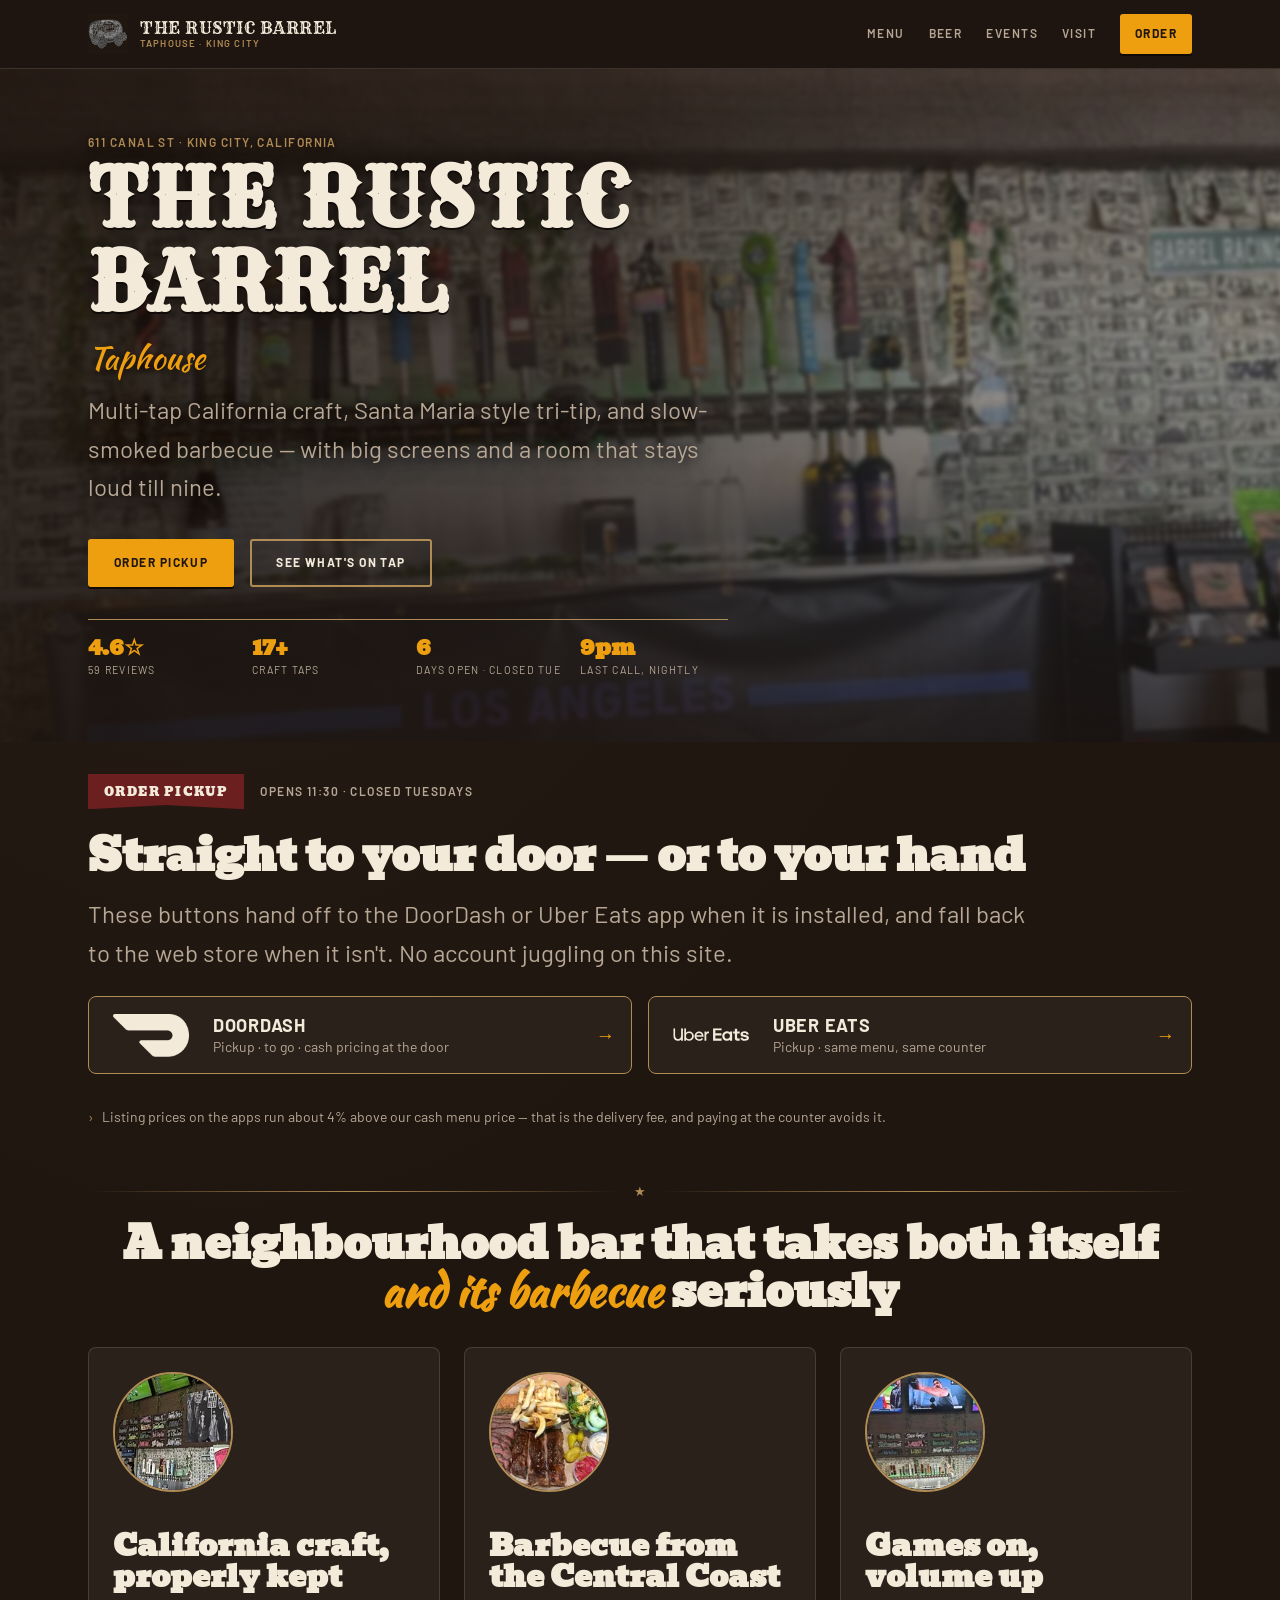
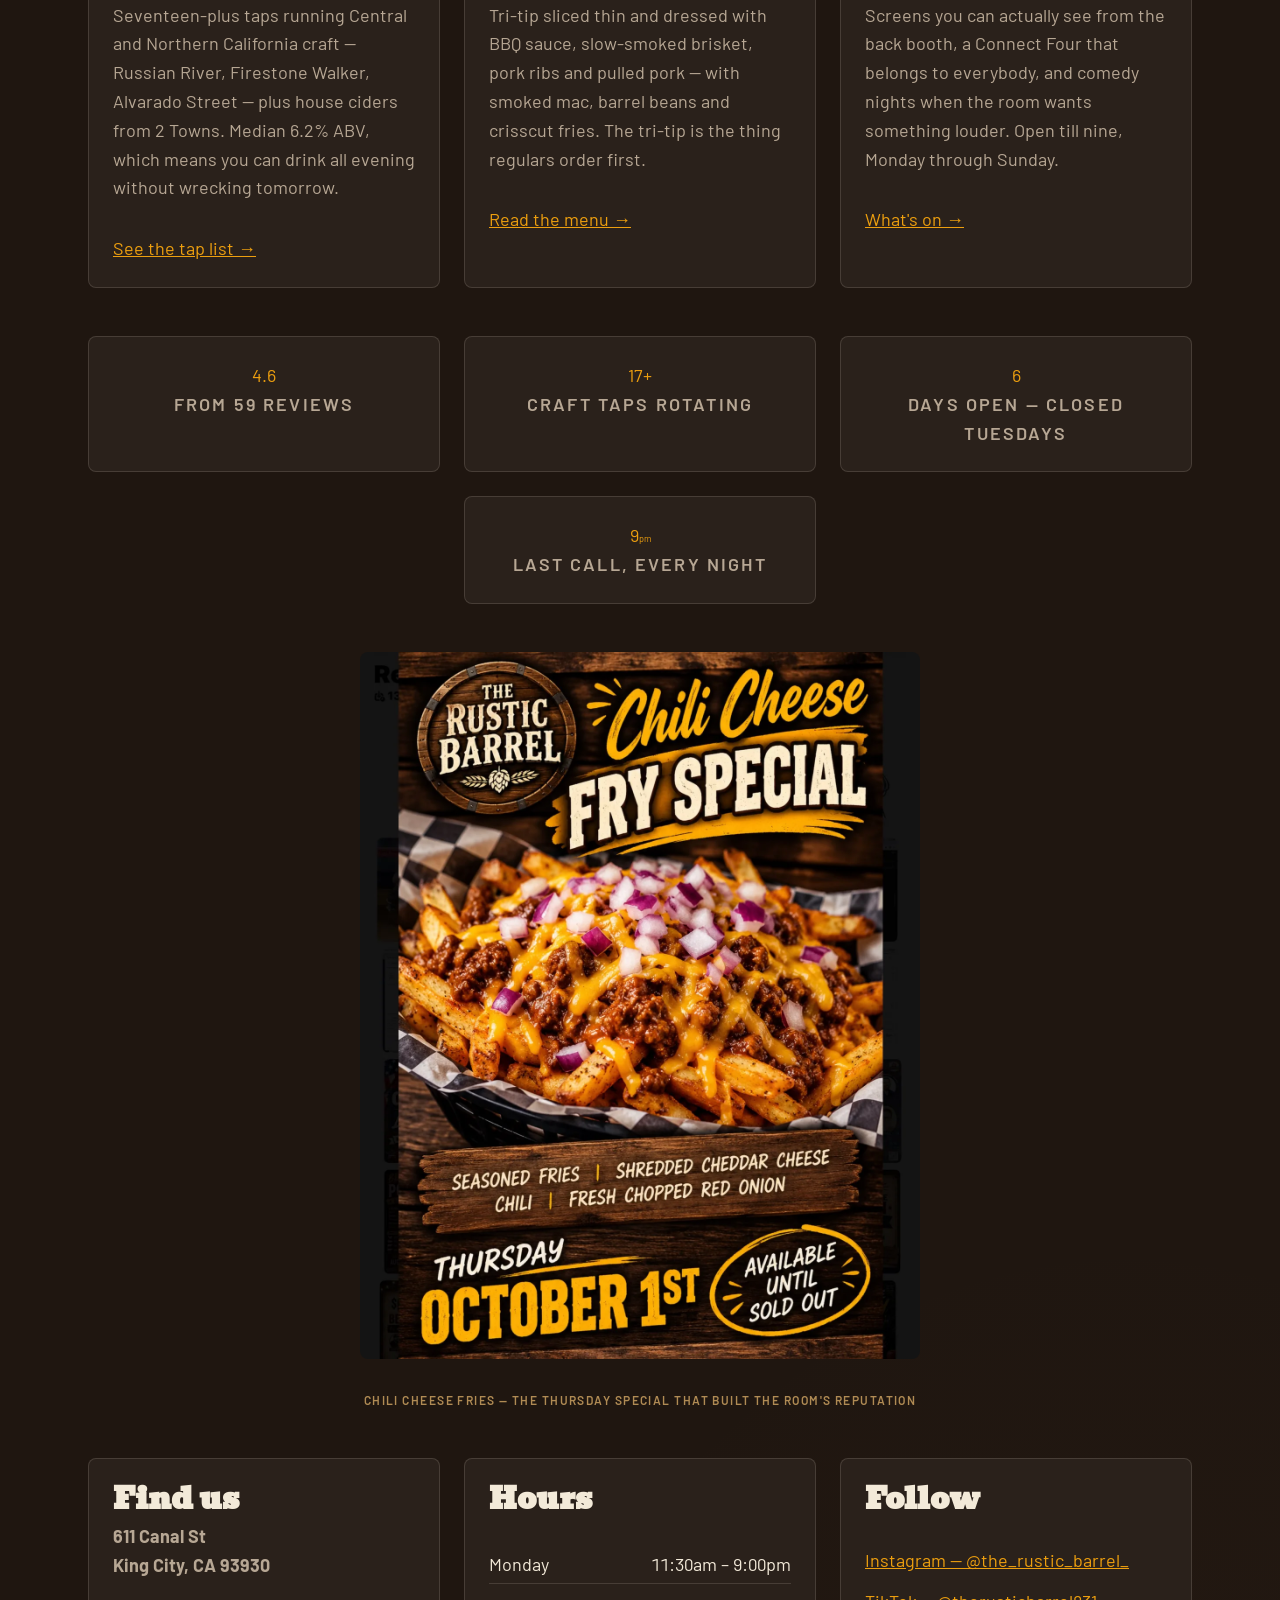
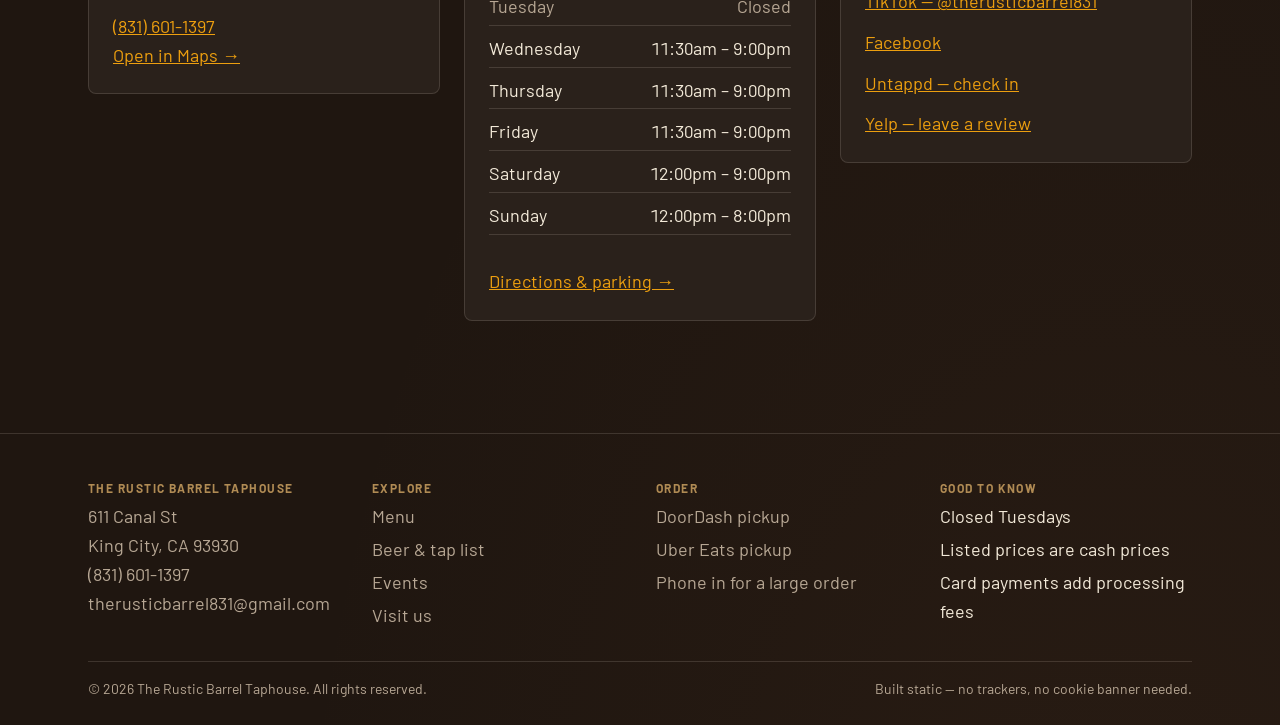
==== commit 2b311aba: "Center "Getting the most out of a visit" prose block and 9pm proof card - visit.html: pull the h2 he" ====
--- a/site/index.html
+++ b/site/index.html
@@ -306,7 +306,7 @@
   <!-- ===================== PROOF ===================== -->
   <section class="section" aria-labelledby="proof-h">
     <div class="wrap">
-      <div class="cards">
+      <div class="cards cards--proof">
         <div class="card text-center">
           <p class="display-m" style="color:var(--color-accent-amber-gold)">4.6</p>
           <p class="label">From 59 reviews</p>
--- a/assets/css/site.css
+++ b/assets/css/site.css
@@ -83,7 +83,7 @@
   max-width: var(--layout-proseWidth);
 }
 
-.prose { max-width: var(--layout-proseWidth); }
+.prose { max-width: var(--layout-proseWidth); margin-inline: auto; }
 .prose > * + * { margin-top: var(--space-sm); }
 
 /* --- layout --------------------------------------------------------------- */
@@ -539,6 +539,17 @@
 .card h3 { margin-bottom: var(--space-2xs); }
 .card p { color: var(--color-ink-on-dark-muted); font-size: var(--typography-family-body); }
 
+/* --- proof ---------------------------------------------------------------- */
+/* The proof strip is four stats on a three-column grid, so the last one lands
+   alone on row two. Park it in the middle column so the row reads centered.
+   Three columns start at a 900px viewport (auto-fit minmax(260px, 1fr) with a
+   1.5rem gap needs 828px of content, and the wrap is viewport minus 8% gutter
+   until it caps at 1200px), so one media query covers it - below that the grid
+   is two-up or one-up and every row is already balanced. */
+@media (min-width: 900px) {
+  .cards--proof > :last-child { grid-column: 2; }
+}
+
 /* --- menu ----------------------------------------------------------------- */
 /* The menu is shown as the client's own designed pages. They are landscape
    tri-folds, so they get their own frame rather than being squeezed into the
